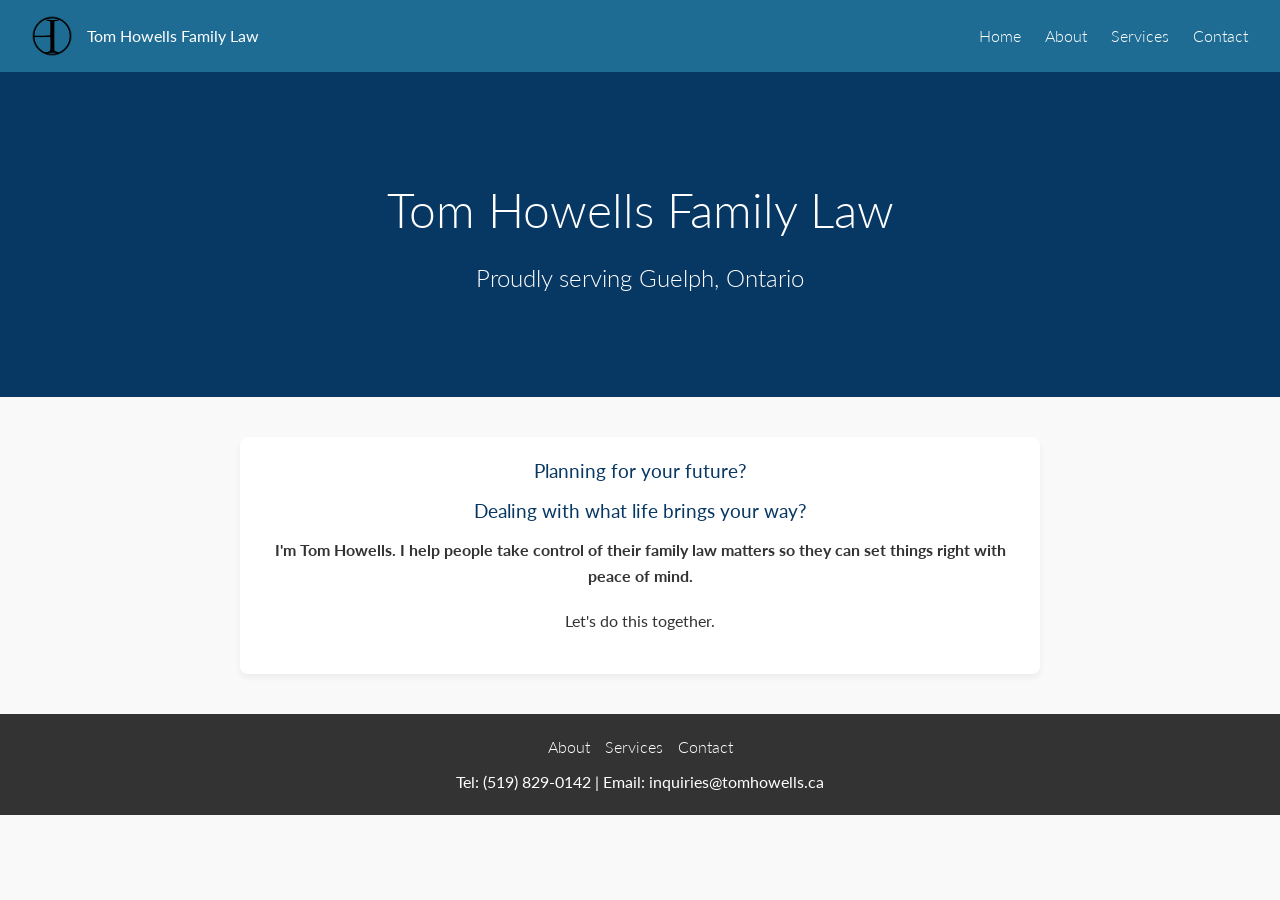
==== index.html @ 205eb0fe "Init" ====
<!DOCTYPE html>
<html lang="en">
<head>
    <meta charset="UTF-8">
    <meta name="viewport" content="width=device-width, initial-scale=1.0">
    <title>Tom Howells Family Law</title>
    <link rel="stylesheet" href="style.css">
    <!-- Using Google Fonts to match your original site -->
    <link href="https://fonts.googleapis.com/css2?family=Lato:wght@300;400;700&display=swap" rel="stylesheet">
</head>
<body>

    <!-- Navigation -->
    <header>
        <div class="logo-container">
            <img src="logo.png" alt="Tom Howells Family Law Logo" class="logo">
            <span class="site-title">Tom Howells Family Law</span>
        </div>
        <nav>
            <ul>
                <li><a href="index.html">Home</a></li>
                <li><a href="about.html">About</a></li>
                <li><a href="services.html">Services</a></li>
                <li><a href="contact.html">Contact</a></li>
            </ul>
        </nav>
    </header>

    <!-- Hero Section -->
    <section class="hero">
        <div class="hero-content">
            <h1>Tom Howells Family Law</h1>
            <h2>Proudly serving Guelph, Ontario</h2>
        </div>
    </section>

    <!-- Main Content -->
    <main>
        <section class="intro">
            <h3>Planning for your future?</h3>
            <h3>Dealing with what life brings your way?</h3>
            <p><strong>I'm Tom Howells. I help people take control of their family law matters so they can set things right with peace of mind.</strong></p>
            <p>Let's do this together.</p>
        </section>
    </main>

    <!-- Footer -->
    <footer>
        <nav>
            <ul>
                <li><a href="about.html">About</a></li>
                <li><a href="services.html">Services</a></li>
                <li><a href="contact.html">Contact</a></li>
            </ul>
        </nav>
        <p>Tel: (519) 829-0142 | Email: inquiries@tomhowells.ca</p>
    </footer>

</body>
</html>
---- style.css ----
/* Basic Reset */
* {
    margin: 0;
    padding: 0;
    box-sizing: border-box;
}

body {
    font-family: 'Lato', sans-serif;
    color: #333;
    line-height: 1.6;
    background-color: #f9f9f9;
}

/* Header & Nav */
header {
    background-color: #1e6c93;
    color: white;
    padding: 1rem 2rem;
    display: flex;
    justify-content: space-between;
    align-items: center;
}

.logo-container {
    display: flex;
    align-items: center;
}

.logo {
    height: 40px;
    margin-right: 15px;
    filter: invert(1); /* Temporarily inverts your provided black logo to white */
}

nav ul {
    list-style: none;
    display: flex;
    gap: 1.5rem;
}

nav a {
    color: white;
    text-decoration: none;
    font-weight: 300;
}

nav a:hover {
    text-decoration: underline;
}

/* Hero Section */
.hero {
    /* You can download the background image you used and link it here */
    background-color: #073763; 
    background-size: cover;
    background-position: center;
    color: white;
    text-align: center;
    padding: 100px 20px;
}

.hero h1 {
    font-size: 3rem;
    font-weight: 300;
    margin-bottom: 10px;
}

.hero h2 {
    font-size: 1.5rem;
    font-weight: 300;
}

/* Main Content */
main {
    max-width: 800px;
    margin: 40px auto;
    padding: 20px;
    background: white;
    text-align: center;
    border-radius: 8px;
    box-shadow: 0 4px 6px rgba(0,0,0,0.05);
}

main h3 {
    color: #073763;
    margin-bottom: 10px;
    font-weight: 400;
}

main p {
    margin-bottom: 20px;
}

/* Footer */
footer {
    background-color: #333;
    color: white;
    text-align: center;
    padding: 20px;
    margin-top: 40px;
}

footer ul {
    list-style: none;
    display: flex;
    justify-content: center;
    gap: 15px;
    margin-bottom: 10px;
}

footer a {
    color: white;
    text-decoration: none;
}
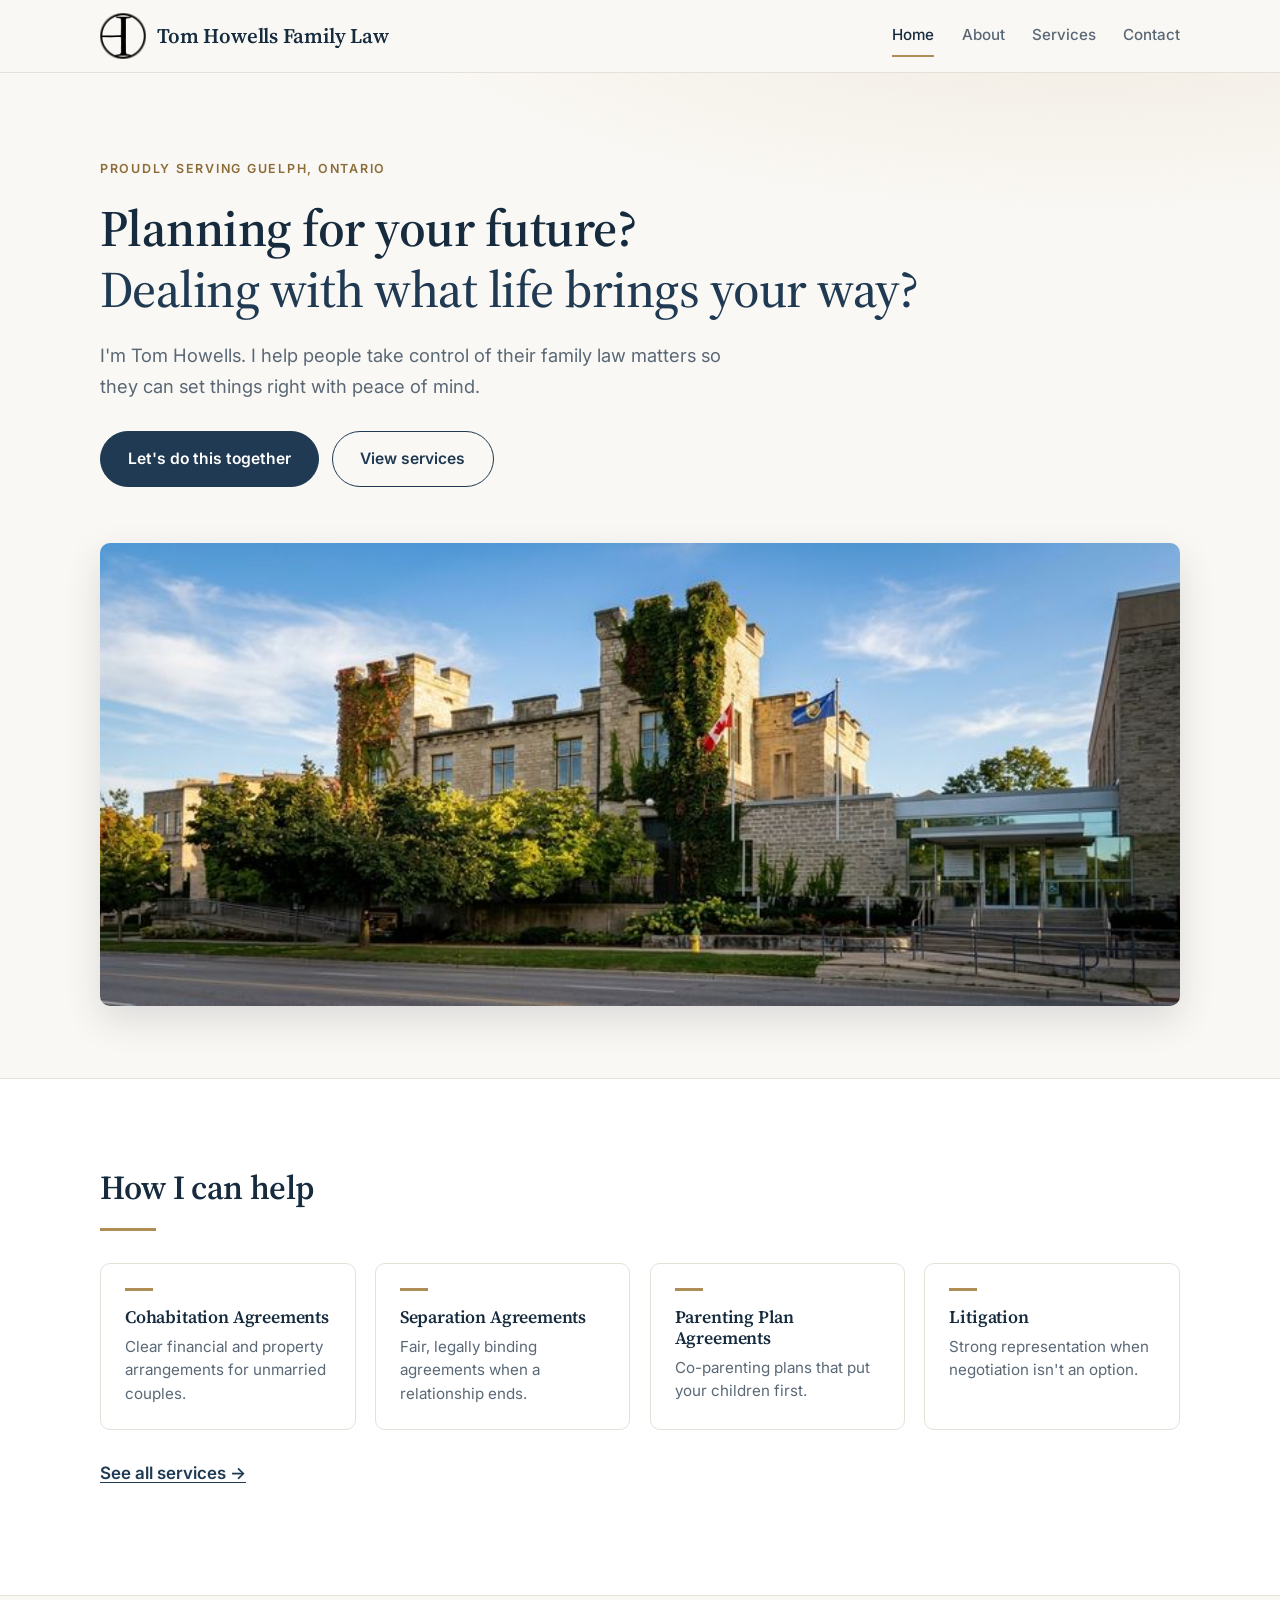
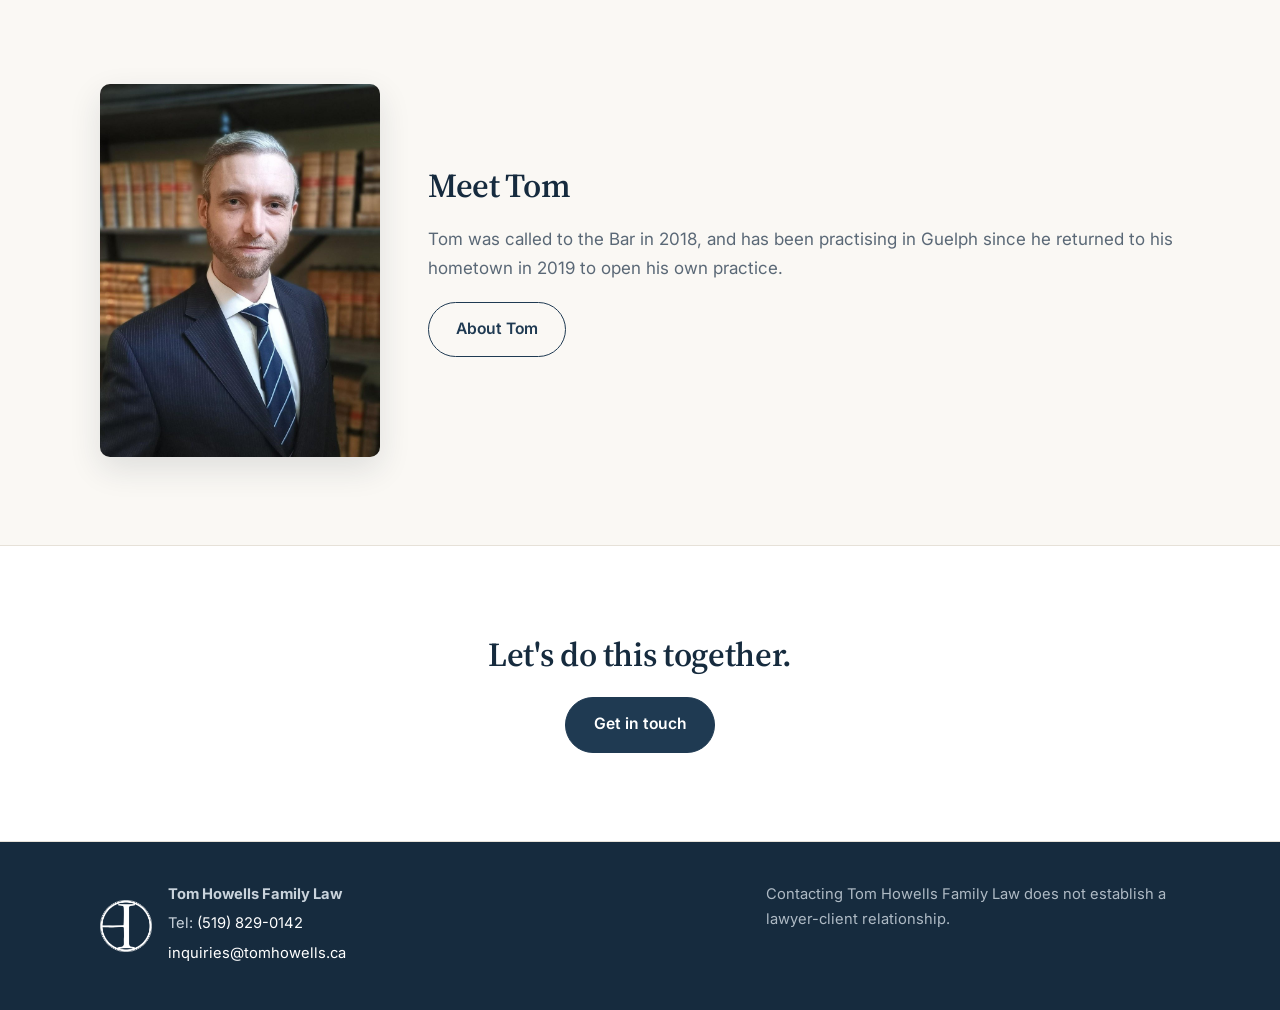
==== commit 4c701604: "New site design" ====
--- a/index.html
+++ b/index.html
@@ -1,60 +1,133 @@
 <!DOCTYPE html>
 <html lang="en">
 <head>
-    <meta charset="UTF-8">
-    <meta name="viewport" content="width=device-width, initial-scale=1.0">
-    <title>Tom Howells Family Law</title>
-    <link rel="stylesheet" href="style.css">
-    <!-- Using Google Fonts to match your original site -->
-    <link href="https://fonts.googleapis.com/css2?family=Lato:wght@300;400;700&display=swap" rel="stylesheet">
+  <meta charset="utf-8">
+  <meta name="viewport" content="width=device-width, initial-scale=1">
+  <title>Tom Howells Family Law | Guelph, Ontario</title>
+  <meta name="description" content="Tom Howells Family Law proudly serves Guelph, Ontario. Cohabitation agreements, separation agreements, parenting plans and family law litigation.">
+  <meta name="theme-color" content="#faf8f4">
+  <link rel="icon" href="favicon.ico" sizes="48x48">
+  <link rel="icon" type="image/png" sizes="32x32" href="assets/favicon-32.png">
+  <link rel="apple-touch-icon" href="assets/apple-touch-icon.png">
+  <link rel="preconnect" href="https://fonts.googleapis.com">
+  <link rel="preconnect" href="https://fonts.gstatic.com" crossorigin>
+  <link href="https://fonts.googleapis.com/css2?family=Inter:wght@400;500;600&family=Source+Serif+4:wght@500;600&display=swap" rel="stylesheet">
+  <link rel="stylesheet" href="styles.css">
+  <script type="application/ld+json">
+  {
+    "@context": "https://schema.org",
+    "@type": "LegalService",
+    "name": "Tom Howells Family Law",
+    "telephone": "+1-519-829-0142",
+    "email": "inquiries@tomhowells.ca",
+    "areaServed": { "@type": "City", "name": "Guelph" },
+    "address": { "@type": "PostalAddress", "addressLocality": "Guelph", "addressRegion": "ON", "addressCountry": "CA" }
+  }
+  </script>
 </head>
 <body>
+  <a class="skip-link" href="#main">Skip to content</a>
 
-    <!-- Navigation -->
-    <header>
-        <div class="logo-container">
-            <img src="logo.png" alt="Tom Howells Family Law Logo" class="logo">
-            <span class="site-title">Tom Howells Family Law</span>
+  <header class="site-header">
+    <div class="container header-inner">
+      <a class="brand" href="index.html">
+        <img src="assets/logo.png" alt="" width="46" height="46">
+        <span>Tom Howells Family Law</span>
+      </a>
+      <nav class="nav" aria-label="Main">
+        <a href="index.html" aria-current="page">Home</a>
+        <a href="about.html">About</a>
+        <a href="services.html">Services</a>
+        <a href="contact.html">Contact</a>
+      </nav>
+    </div>
+  </header>
+
+  <main id="main">
+    <section class="hero">
+      <div class="container">
+        <span class="eyebrow">Proudly serving Guelph, Ontario</span>
+        <h1>
+          <span>Planning for your future?</span>
+          <span>Dealing with what life brings your way?</span>
+        </h1>
+        <p class="intro">I'm Tom Howells. I help people take control of their family law matters so they can set things right with peace of mind.</p>
+        <div class="btn-row">
+          <a class="btn" href="contact.html">Let's do this together</a>
+          <a class="btn ghost" href="services.html">View services</a>
         </div>
-        <nav>
-            <ul>
-                <li><a href="index.html">Home</a></li>
-                <li><a href="about.html">About</a></li>
-                <li><a href="services.html">Services</a></li>
-                <li><a href="contact.html">Contact</a></li>
-            </ul>
-        </nav>
-    </header>
-
-    <!-- Hero Section -->
-    <section class="hero">
-        <div class="hero-content">
-            <h1>Tom Howells Family Law</h1>
-            <h2>Proudly serving Guelph, Ontario</h2>
-        </div>
+        <figure class="hero-photo">
+          <img src="assets/hero-1584.jpg"
+               srcset="assets/hero-800.jpg 800w, assets/hero-1584.jpg 1584w"
+               sizes="(min-width: 1120px) 1080px, calc(100vw - 2.5rem)"
+               alt="The courthouse in Guelph, Ontario, on a sunny day" width="1584" height="672" fetchpriority="high">
+        </figure>
+      </div>
     </section>
 
-    <!-- Main Content -->
-    <main>
-        <section class="intro">
-            <h3>Planning for your future?</h3>
-            <h3>Dealing with what life brings your way?</h3>
-            <p><strong>I'm Tom Howells. I help people take control of their family law matters so they can set things right with peace of mind.</strong></p>
-            <p>Let's do this together.</p>
-        </section>
-    </main>
+    <section class="section alt" aria-labelledby="help-h">
+      <div class="container">
+        <div class="section-head">
+          <h2 id="help-h">How I can help</h2>
+          <hr class="rule">
+        </div>
+        <div class="mini-grid">
+          <a class="mini" href="services.html#cohabitation">
+            <h3>Cohabitation Agreements</h3>
+            <p>Clear financial and property arrangements for unmarried couples.</p>
+          </a>
+          <a class="mini" href="services.html#separation">
+            <h3>Separation Agreements</h3>
+            <p>Fair, legally binding agreements when a relationship ends.</p>
+          </a>
+          <a class="mini" href="services.html#parenting">
+            <h3>Parenting Plan Agreements</h3>
+            <p>Co-parenting plans that put your children first.</p>
+          </a>
+          <a class="mini" href="services.html#litigation">
+            <h3>Litigation</h3>
+            <p>Strong representation when negotiation isn't an option.</p>
+          </a>
+        </div>
+        <p class="more-link"><a href="services.html">See all services &rarr;</a></p>
+      </div>
+    </section>
 
-    <!-- Footer -->
-    <footer>
-        <nav>
-            <ul>
-                <li><a href="about.html">About</a></li>
-                <li><a href="services.html">Services</a></li>
-                <li><a href="contact.html">Contact</a></li>
-            </ul>
-        </nav>
-        <p>Tel: (519) 829-0142 | Email: inquiries@tomhowells.ca</p>
-    </footer>
+    <section class="section" aria-labelledby="meet-h">
+      <div class="container meet">
+        <figure class="headshot">
+          <img src="assets/headshot.jpg" alt="Portrait of Tom Howells" width="900" height="1200" loading="lazy">
+        </figure>
+        <div>
+          <h2 id="meet-h">Meet Tom</h2>
+          <p>Tom was called to the Bar in 2018, and has been practising in Guelph since he returned to his hometown in 2019 to open his own practice.</p>
+          <p><a class="btn ghost" href="about.html">About Tom</a></p>
+        </div>
+      </div>
+    </section>
 
+    <section class="section alt cta">
+      <div class="container">
+        <h2>Let's do this together.</h2>
+        <a class="btn" href="contact.html">Get in touch</a>
+      </div>
+    </section>
+  </main>
+
+  <footer class="site-footer">
+    <div class="container footer-inner">
+      <div class="footer-brand">
+        <img src="assets/logo-white.png" alt="" width="52" height="52" loading="lazy">
+        <div>
+          <p><strong>Tom Howells Family Law</strong></p>
+          <p>Tel: <a href="tel:+15198290142">(519) 829-0142</a></p>
+          <p><a href="mailto:inquiries@tomhowells.ca">inquiries@tomhowells.ca</a></p>
+        </div>
+      </div>
+      <div class="disclaimer">
+        <p>Contacting Tom Howells Family Law does not establish a lawyer-client relationship.</p>
+      </div>
+    </div>
+  </footer>
 </body>
-</html>+</html>
--- a/styles.css
+++ b/styles.css
@@ -0,0 +1,250 @@
+:root {
+  --ink: #1c2b3a;
+  --muted: #5a6876;
+  --navy: #1f3a52;
+  --navy-dark: #162b3e;
+  --accent: #b08d57;
+  --accent-dark: #8c6d3a;
+  --bg: #faf8f4;
+  --card: #ffffff;
+  --line: #e6e1d8;
+  --radius: 10px;
+  --max: 1080px;
+  --serif: "Source Serif 4", Georgia, "Times New Roman", serif;
+  --sans: "Inter", system-ui, -apple-system, "Segoe UI", Roboto, sans-serif;
+}
+
+*, *::before, *::after { box-sizing: border-box; }
+
+html { scroll-behavior: smooth; -webkit-text-size-adjust: 100%; }
+
+body {
+  margin: 0;
+  font-family: var(--sans);
+  font-size: 1.0625rem;
+  line-height: 1.7;
+  color: var(--ink);
+  background: var(--bg);
+  -webkit-font-smoothing: antialiased;
+  overflow-x: hidden;
+}
+
+img { max-width: 100%; height: auto; display: block; }
+
+a { color: var(--navy); text-underline-offset: 3px; }
+a:hover { color: var(--accent-dark); }
+
+h1, h2, h3 {
+  font-family: var(--serif);
+  font-weight: 600;
+  line-height: 1.2;
+  color: var(--navy-dark);
+  margin: 0 0 0.6em;
+  letter-spacing: -0.01em;
+  text-wrap: balance;
+}
+h1 { font-size: clamp(2rem, 5vw, 3.2rem); }
+h2 { font-size: clamp(1.5rem, 3vw, 2.1rem); }
+h3 { font-size: 1.25rem; }
+
+p { margin: 0 0 1.1em; }
+
+.container { width: min(100% - 2.5rem, var(--max)); margin-inline: auto; }
+
+.skip-link {
+  position: absolute; left: -999px; top: 0;
+  background: var(--navy); color: #fff; padding: 0.6rem 1rem; z-index: 100;
+}
+.skip-link:focus { left: 0; color: #fff; }
+
+/* Header */
+.site-header {
+  position: sticky; top: 0; z-index: 50;
+  background: rgba(250, 248, 244, 0.94);
+  -webkit-backdrop-filter: saturate(1.2) blur(8px);
+  backdrop-filter: saturate(1.2) blur(8px);
+  border-bottom: 1px solid var(--line);
+}
+.header-inner {
+  display: flex; align-items: center; justify-content: space-between;
+  gap: 0.5rem 2rem; padding: 0.8rem 0; flex-wrap: wrap;
+}
+.brand {
+  display: flex; align-items: center; gap: 0.7rem;
+  text-decoration: none; color: var(--navy-dark);
+}
+.brand img { height: 46px; width: 46px; }
+.brand span {
+  font-family: var(--serif); font-size: 1.3rem; font-weight: 600; letter-spacing: -0.01em; line-height: 1.15;
+}
+.nav { display: flex; gap: 0.25rem 1.7rem; flex-wrap: wrap; }
+.nav a {
+  text-decoration: none; color: var(--muted); font-size: 0.95rem; font-weight: 500;
+  padding: 0.45rem 0; border-bottom: 2px solid transparent;
+}
+.nav a:hover { color: var(--navy-dark); }
+.nav a[aria-current="page"] { color: var(--navy-dark); border-bottom-color: var(--accent); }
+
+/* Hero */
+.hero {
+  padding: clamp(2.5rem, 7vw, 5rem) 0 clamp(2.5rem, 6vw, 4.5rem);
+  background:
+    radial-gradient(1200px 400px at 85% -10%, rgba(176, 141, 87, 0.14), transparent 60%),
+    var(--bg);
+}
+.eyebrow {
+  display: inline-block; font-size: 0.78rem; font-weight: 600;
+  letter-spacing: 0.14em; text-transform: uppercase; color: var(--accent-dark);
+  margin-bottom: 1.2rem;
+}
+.hero h1 { max-width: none; margin-bottom: 1.2rem; }
+.hero h1 span { display: block; }
+.hero h1 span + span { color: var(--navy); font-weight: 500; }
+.hero .intro { max-width: 52ch; color: var(--muted); font-size: 1.15rem; margin-bottom: 2rem; }
+.btn-row { display: flex; flex-wrap: wrap; gap: 0.8rem; }
+.hero .intro { margin-bottom: 1.8rem; }
+
+.hero-photo {
+  margin: clamp(2rem, 5vw, 3.5rem) 0 0; border-radius: var(--radius); overflow: hidden;
+  aspect-ratio: 21 / 9; background: #dfe7ee; box-shadow: 0 14px 36px rgba(28, 43, 58, 0.14);
+}
+.hero-photo img { width: 100%; height: 100%; object-fit: cover; object-position: 55% 50%; }
+
+.btn {
+  display: inline-block; background: var(--navy); color: #fff;
+  padding: 0.85rem 1.7rem; border-radius: 999px; text-decoration: none;
+  font-weight: 600; font-size: 0.98rem; text-align: center;
+  border: 1.5px solid var(--navy); transition: background 0.2s, transform 0.2s;
+}
+.btn:hover { background: var(--navy-dark); color: #fff; transform: translateY(-1px); }
+.btn.ghost { background: transparent; color: var(--navy); }
+.btn.ghost:hover { background: var(--navy); color: #fff; }
+
+/* Sections */
+.section { padding: clamp(2.75rem, 7vw, 5.5rem) 0; }
+.section.alt { background: #fff; border-block: 1px solid var(--line); }
+.page-title { padding: clamp(2.5rem, 7vw, 5rem) 0 0.5rem; }
+.page-title h1 { margin: 0; }
+.rule { width: 56px; height: 3px; background: var(--accent); border: 0; margin: 1.2rem 0 0; }
+.section-head { margin-bottom: 2rem; }
+
+.cta { text-align: center; }
+.cta h2 { margin-bottom: 1.4rem; }
+
+/* Home: service links */
+.mini-grid { display: grid; grid-template-columns: repeat(4, 1fr); gap: 1.2rem; }
+.mini {
+  display: block; background: var(--card); border: 1px solid var(--line);
+  border-radius: var(--radius); padding: 1.5rem; text-decoration: none; color: var(--ink);
+  transition: box-shadow 0.2s, transform 0.2s, border-color 0.2s;
+}
+.mini:hover { box-shadow: 0 10px 28px rgba(28, 43, 58, 0.08); transform: translateY(-2px); border-color: var(--accent); color: var(--ink); }
+.mini h3 { font-size: 1.1rem; margin-bottom: 0.4em; }
+.mini p { margin: 0; color: var(--muted); font-size: 0.95rem; line-height: 1.55; }
+.mini::before { content: ""; display: block; width: 28px; height: 3px; background: var(--accent); margin-bottom: 1rem; }
+.more-link { margin-top: 1.8rem; font-weight: 600; }
+
+/* Home: meet Tom */
+.meet { display: grid; grid-template-columns: 280px 1fr; gap: 3rem; align-items: center; }
+.meet .headshot { max-width: 280px; }
+.meet p { color: var(--muted); }
+
+/* About */
+.about-grid {
+  display: grid; grid-template-columns: 1fr 300px; gap: 1.75rem 3.5rem; align-items: start;
+  grid-template-areas: "text portrait" "text pet";
+}
+.about-text { grid-area: text; }
+.about-grid .headshot { grid-area: portrait; }
+.about-grid .pet { grid-area: pet; }
+.pet { margin: 0; }
+.pet .headshot { aspect-ratio: 1 / 1; }
+.pet .headshot img { object-position: 60% 30%; }
+.pet .headshot { box-shadow: 0 12px 32px rgba(28, 43, 58, 0.12); }
+.pet figcaption { margin-top: 0.6rem; font-size: 0.9rem; color: var(--muted); text-align: center; }
+.about-grid .creds { color: var(--accent-dark); font-weight: 600; letter-spacing: 0.04em; margin-bottom: 0.2rem; }
+.about-grid .role { color: var(--muted); margin-bottom: 1.8rem; }
+.headshot {
+  margin: 0; border-radius: var(--radius); overflow: hidden; background: #e9e4da;
+  aspect-ratio: 3 / 4; box-shadow: 0 12px 32px rgba(28, 43, 58, 0.12);
+}
+.headshot img { width: 100%; height: 100%; object-fit: cover; object-position: 50% 20%; }
+
+/* Services */
+.cards { display: grid; grid-template-columns: repeat(2, 1fr); gap: 1.5rem; }
+.cards.three { grid-template-columns: repeat(3, 1fr); }
+.card {
+  background: var(--card); border: 1px solid var(--line); border-radius: var(--radius);
+  padding: 1.9rem; transition: box-shadow 0.2s, transform 0.2s;
+}
+.card:hover { box-shadow: 0 10px 28px rgba(28, 43, 58, 0.08); transform: translateY(-2px); }
+.card h3 { margin-bottom: 0.5em; }
+.card p { color: var(--muted); margin: 0; font-size: 1rem; }
+.card::before { content: ""; display: block; width: 32px; height: 3px; background: var(--accent); margin-bottom: 1.1rem; }
+
+/* Contact */
+.lead { color: var(--muted); font-size: 1.15rem; max-width: 52ch; margin: 1.2rem 0 0; }
+.contact-grid { display: grid; grid-template-columns: 1fr 1fr; gap: 1.5rem; }
+.contact-card { background: var(--card); border: 1px solid var(--line); border-radius: var(--radius); padding: 2rem; min-width: 0; }
+.contact-card .label {
+  font-size: 0.78rem; font-weight: 600; letter-spacing: 0.12em;
+  text-transform: uppercase; color: var(--accent-dark); margin-bottom: 0.5rem;
+}
+.contact-card a {
+  display: inline-block; padding: 0.25rem 0;
+  font-family: var(--serif); font-size: clamp(1.15rem, 4.6vw, 1.5rem); text-decoration: none; overflow-wrap: anywhere;
+}
+.contact-card a:hover { text-decoration: underline; }
+.meet-head { margin-top: clamp(2.5rem, 6vw, 4rem); }
+.notice { margin-top: 2.5rem; color: var(--muted); font-size: 0.98rem; }
+.notice p { margin-bottom: 0.6em; }
+
+/* Footer */
+.site-footer { background: var(--navy-dark); color: #c9d3dc; padding: 2.5rem 0; font-size: 0.92rem; }
+.footer-inner { display: flex; justify-content: space-between; gap: 1.5rem 2rem; flex-wrap: wrap; align-items: flex-start; }
+.footer-brand { display: flex; gap: 1rem; align-items: center; }
+.footer-brand img { width: 52px; height: 52px; flex: none; }
+.site-footer a { color: #fff; text-decoration: none; }
+.site-footer a:hover { color: var(--accent); }
+.site-footer p { margin: 0 0 0.3em; }
+.site-footer .disclaimer { max-width: 46ch; opacity: 0.85; }
+
+:focus-visible { outline: 3px solid var(--accent); outline-offset: 3px; }
+
+/* Tablet */
+@media (max-width: 1000px) {
+  .mini-grid { grid-template-columns: repeat(2, 1fr); }
+  .cards.three { grid-template-columns: 1fr; }
+}
+
+@media (max-width: 860px) {
+  .meet { grid-template-columns: 1fr; gap: 2rem; }
+  .about-grid {
+    grid-template-columns: 1fr; gap: 2rem;
+    grid-template-areas: "portrait" "text" "pet";
+  }
+  .about-grid .headshot, .about-grid .pet { max-width: 320px; width: 100%; }
+  .hero-photo { aspect-ratio: 16 / 9; }
+  .cards, .contact-grid { grid-template-columns: 1fr; }
+}
+
+/* Phone */
+@media (max-width: 560px) {
+  body { font-size: 1rem; }
+  .site-header { position: static; }
+  .header-inner { flex-direction: column; align-items: flex-start; gap: 0.2rem; padding: 0.7rem 0 0.3rem; }
+  .brand img { height: 38px; width: 38px; }
+  .brand span { font-size: 1.15rem; }
+  .nav { width: 100%; justify-content: space-between; gap: 0 0.5rem; }
+  .nav a { padding: 0.6rem 0; }
+  .mini-grid { grid-template-columns: 1fr; }
+  .card, .contact-card { padding: 1.4rem; }
+  .btn { width: 100%; }
+  .hero .intro { font-size: 1.05rem; }
+  .hero-photo { aspect-ratio: 4 / 3; }
+}
+
+@media (prefers-reduced-motion: reduce) {
+  html { scroll-behavior: auto; }
+  * { transition: none !important; }
+}
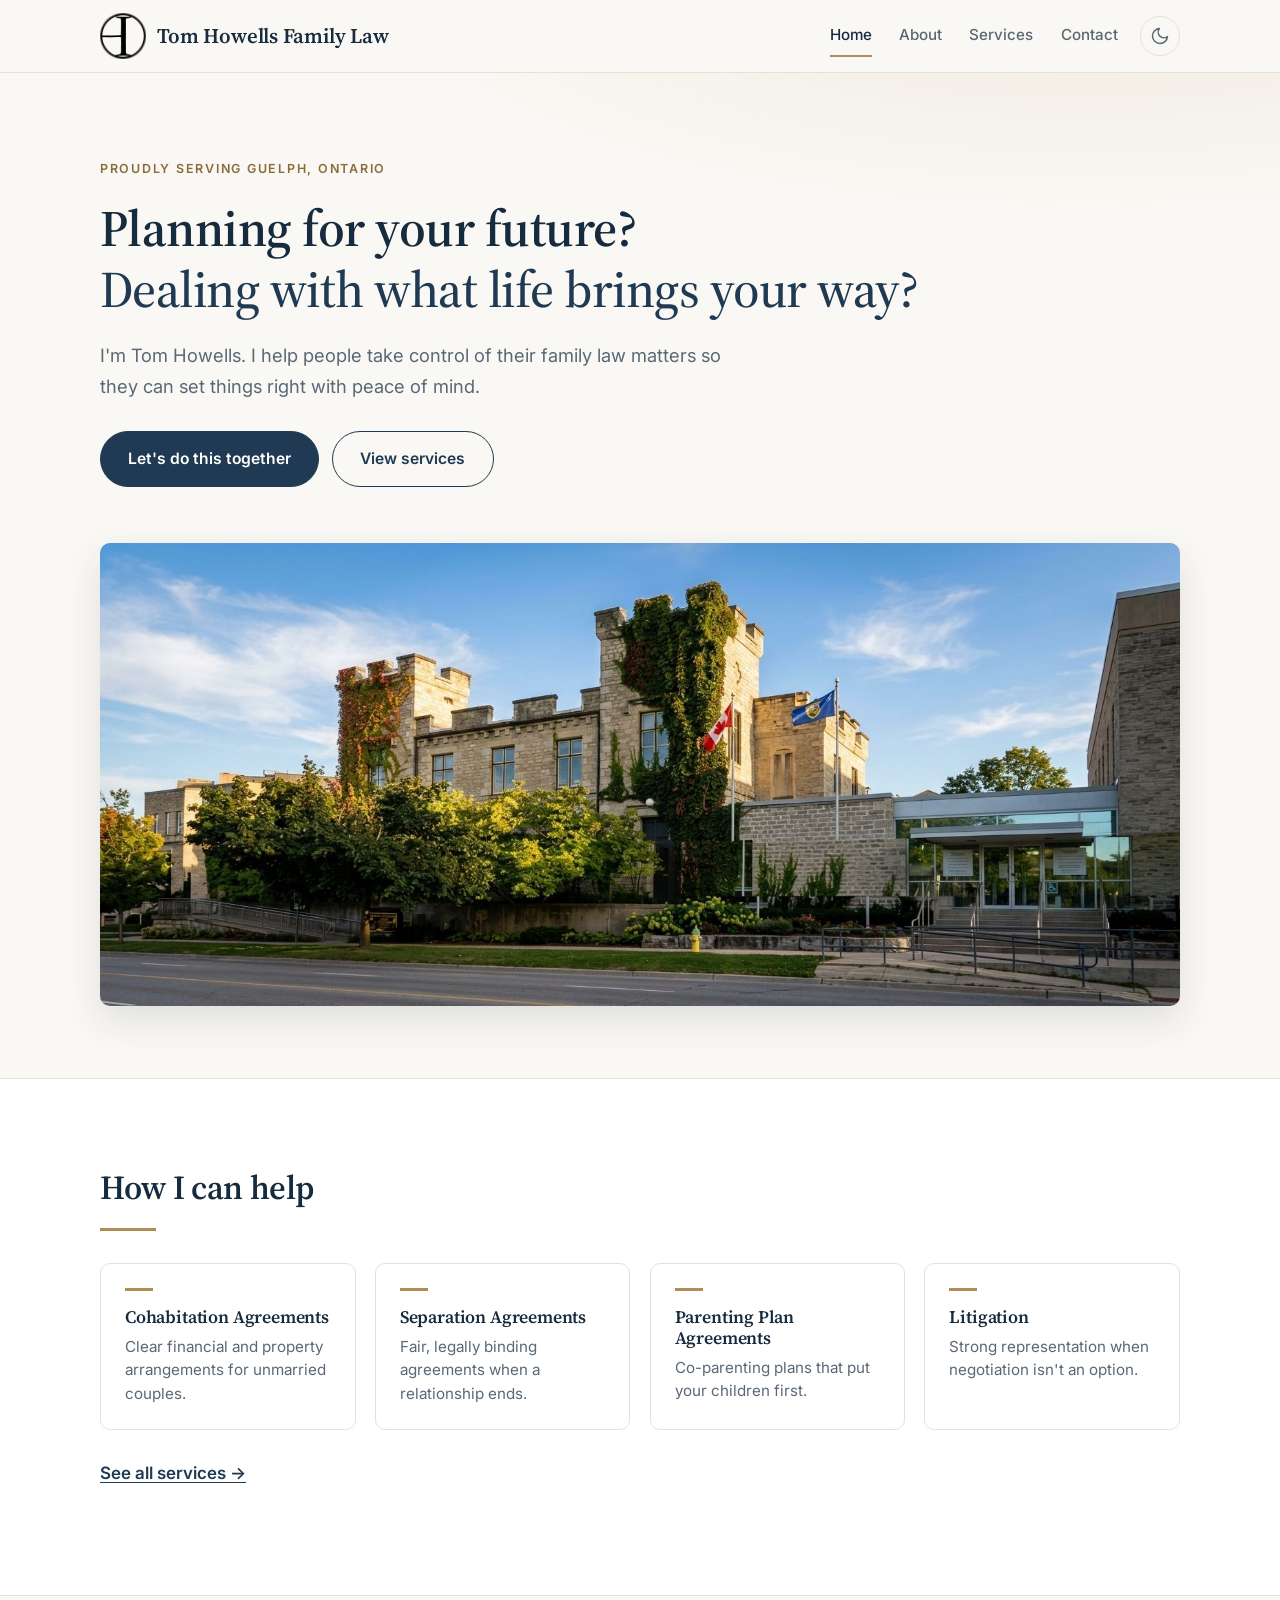
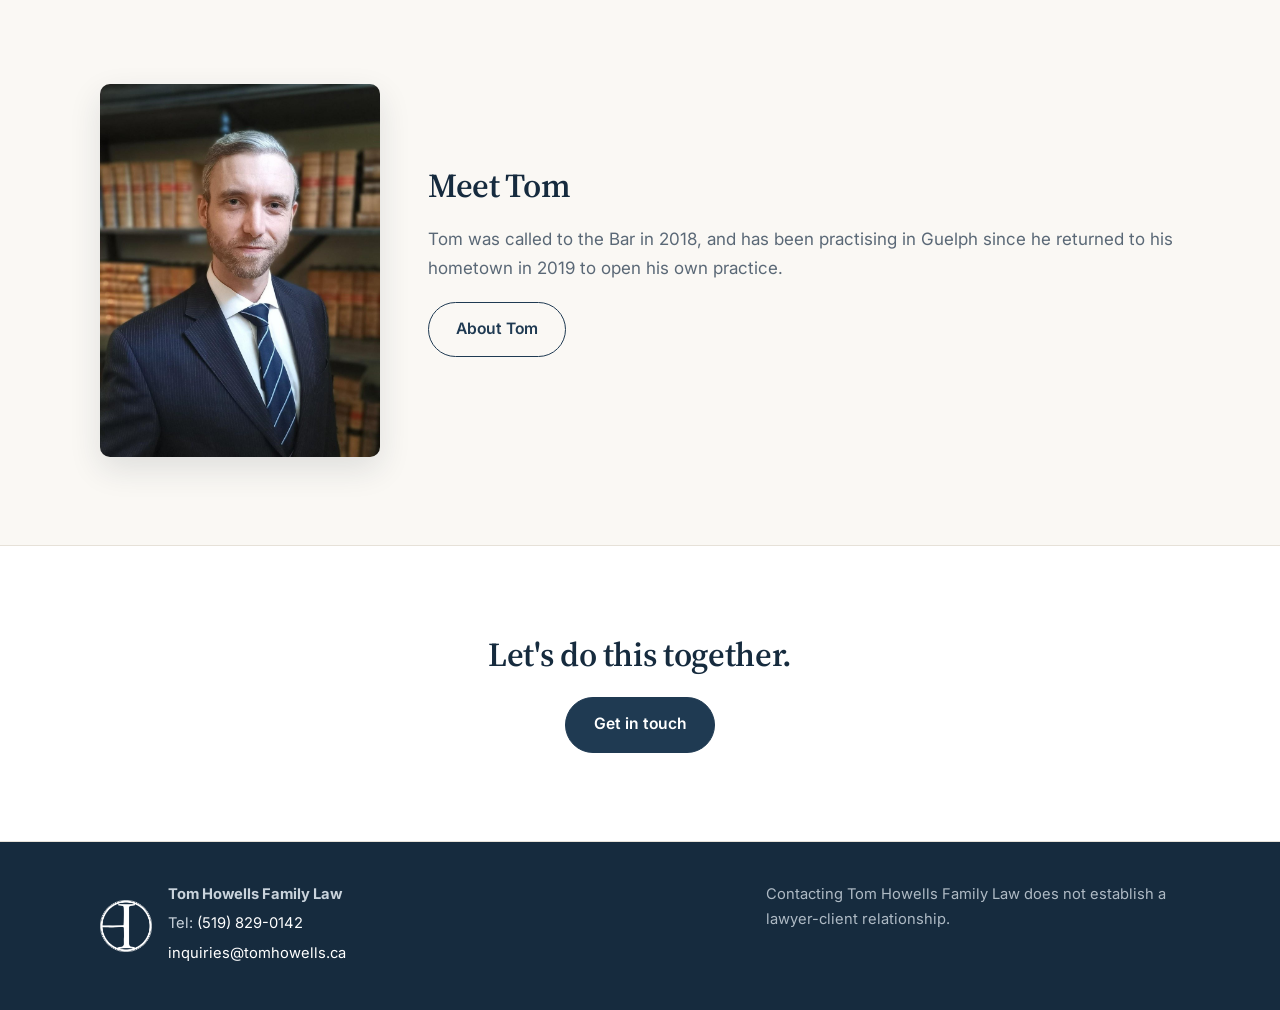
==== commit 808ce96f: "Added dark mode" ====
--- a/index.html
+++ b/index.html
@@ -13,6 +13,7 @@
   <link rel="preconnect" href="https://fonts.gstatic.com" crossorigin>
   <link href="https://fonts.googleapis.com/css2?family=Inter:wght@400;500;600&family=Source+Serif+4:wght@500;600&display=swap" rel="stylesheet">
   <link rel="stylesheet" href="styles.css">
+  <script src="theme.js"></script>
   <script type="application/ld+json">
   {
     "@context": "https://schema.org",
@@ -34,12 +35,18 @@
         <img src="assets/logo.png" alt="" width="46" height="46">
         <span>Tom Howells Family Law</span>
       </a>
+      <div class="header-actions">
       <nav class="nav" aria-label="Main">
         <a href="index.html" aria-current="page">Home</a>
         <a href="about.html">About</a>
         <a href="services.html">Services</a>
         <a href="contact.html">Contact</a>
       </nav>
+        <button class="theme-toggle" type="button" aria-label="Switch to dark theme">
+          <svg class="moon" viewBox="0 0 24 24" fill="none" stroke="currentColor" stroke-width="1.8" stroke-linecap="round" stroke-linejoin="round" aria-hidden="true"><path d="M21 12.8A9 9 0 1 1 11.2 3a7 7 0 0 0 9.8 9.8z"/></svg>
+          <svg class="sun" viewBox="0 0 24 24" fill="none" stroke="currentColor" stroke-width="1.8" stroke-linecap="round" stroke-linejoin="round" aria-hidden="true"><circle cx="12" cy="12" r="4"/><path d="M12 2v2M12 20v2M4.93 4.93l1.41 1.41M17.66 17.66l1.41 1.41M2 12h2M20 12h2M4.93 19.07l1.41-1.41M17.66 6.34l1.41-1.41"/></svg>
+        </button>
+      </div>
     </div>
   </header>
 
--- a/styles.css
+++ b/styles.css
@@ -1,19 +1,101 @@
+/* ---------- Theme ----------
+   Light is the default. Dark applies automatically when the visitor's device
+   prefers it, and theme.js sets data-theme="light|dark" on <html> so a manual
+   choice from the header toggle wins over the system setting. */
 :root {
+  color-scheme: light;
   --ink: #1c2b3a;
   --muted: #5a6876;
-  --navy: #1f3a52;
-  --navy-dark: #162b3e;
+  --heading: #162b3e;
+  --subheading: #1f3a52;
+  --link: #1f3a52;
+  --link-hover: #8c6d3a;
   --accent: #b08d57;
   --accent-dark: #8c6d3a;
   --bg: #faf8f4;
+  --surface: #ffffff;
   --card: #ffffff;
   --line: #e6e1d8;
+  --placeholder: #e9e4da;
+  --header-bg: rgba(250, 248, 244, 0.94);
+  --btn-bg: #1f3a52;
+  --btn-bg-hover: #162b3e;
+  --btn-fg: #ffffff;
+  --footer-bg: #162b3e;
+  --footer-fg: #c9d3dc;
+  --hero-glow: rgba(176, 141, 87, 0.14);
+  --shadow: rgba(28, 43, 58, 0.12);
+  --shadow-soft: rgba(28, 43, 58, 0.08);
+  --logo-filter: none;
+  --img-filter: none;
+
   --radius: 10px;
   --max: 1080px;
   --serif: "Source Serif 4", Georgia, "Times New Roman", serif;
   --sans: "Inter", system-ui, -apple-system, "Segoe UI", Roboto, sans-serif;
 }
 
+/* Dark values are written twice: once for visitors whose device prefers dark
+   (and have not picked a theme), once for an explicit data-theme="dark". */
+@media (prefers-color-scheme: dark) {
+  :root:not([data-theme]) {
+    color-scheme: dark;
+    --ink: #e6ebf0;
+    --muted: #a3afbb;
+    --heading: #f3efe6;
+    --subheading: #c6d1dc;
+    --link: #d2b988;
+    --link-hover: #ecd9b3;
+    --accent: #b08d57;
+    --accent-dark: #cfb07a;
+    --bg: #0f1a24;
+    --surface: #131f2b;
+    --card: #172634;
+    --line: #26384a;
+    --placeholder: #1d2c3a;
+    --header-bg: rgba(15, 26, 36, 0.92);
+    --btn-bg: #c9a96e;
+    --btn-bg-hover: #dcc08a;
+    --btn-fg: #14212e;
+    --footer-bg: #0a131b;
+    --footer-fg: #aebbc7;
+    --hero-glow: rgba(176, 141, 87, 0.12);
+    --shadow: rgba(0, 0, 0, 0.45);
+    --shadow-soft: rgba(0, 0, 0, 0.35);
+    --logo-filter: invert(1);
+    --img-filter: brightness(0.92);
+  }
+}
+
+:root[data-theme="dark"] {
+  color-scheme: dark;
+  --ink: #e6ebf0;
+  --muted: #a3afbb;
+  --heading: #f3efe6;
+  --subheading: #c6d1dc;
+  --link: #d2b988;
+  --link-hover: #ecd9b3;
+  --accent: #b08d57;
+  --accent-dark: #cfb07a;
+  --bg: #0f1a24;
+  --surface: #131f2b;
+  --card: #172634;
+  --line: #26384a;
+  --placeholder: #1d2c3a;
+  --header-bg: rgba(15, 26, 36, 0.92);
+  --btn-bg: #c9a96e;
+  --btn-bg-hover: #dcc08a;
+  --btn-fg: #14212e;
+  --footer-bg: #0a131b;
+  --footer-fg: #aebbc7;
+  --hero-glow: rgba(176, 141, 87, 0.12);
+  --shadow: rgba(0, 0, 0, 0.45);
+  --shadow-soft: rgba(0, 0, 0, 0.35);
+  --logo-filter: invert(1);
+  --img-filter: brightness(0.92);
+}
+
+/* ---------- Base ---------- */
 *, *::before, *::after { box-sizing: border-box; }
 
 html { scroll-behavior: smooth; -webkit-text-size-adjust: 100%; }
@@ -31,14 +113,14 @@
 
 img { max-width: 100%; height: auto; display: block; }
 
-a { color: var(--navy); text-underline-offset: 3px; }
-a:hover { color: var(--accent-dark); }
+a { color: var(--link); text-underline-offset: 3px; }
+a:hover { color: var(--link-hover); }
 
 h1, h2, h3 {
   font-family: var(--serif);
   font-weight: 600;
   line-height: 1.2;
-  color: var(--navy-dark);
+  color: var(--heading);
   margin: 0 0 0.6em;
   letter-spacing: -0.01em;
   text-wrap: balance;
@@ -53,14 +135,14 @@
 
 .skip-link {
   position: absolute; left: -999px; top: 0;
-  background: var(--navy); color: #fff; padding: 0.6rem 1rem; z-index: 100;
-}
-.skip-link:focus { left: 0; color: #fff; }
-
-/* Header */
+  background: var(--btn-bg); color: var(--btn-fg); padding: 0.6rem 1rem; z-index: 100;
+}
+.skip-link:focus { left: 0; color: var(--btn-fg); }
+
+/* ---------- Header ---------- */
 .site-header {
   position: sticky; top: 0; z-index: 50;
-  background: rgba(250, 248, 244, 0.94);
+  background: var(--header-bg);
   -webkit-backdrop-filter: saturate(1.2) blur(8px);
   backdrop-filter: saturate(1.2) blur(8px);
   border-bottom: 1px solid var(--line);
@@ -71,25 +153,41 @@
 }
 .brand {
   display: flex; align-items: center; gap: 0.7rem;
-  text-decoration: none; color: var(--navy-dark);
-}
-.brand img { height: 46px; width: 46px; }
+  text-decoration: none; color: var(--heading);
+}
+.brand img { height: 46px; width: 46px; filter: var(--logo-filter); }
 .brand span {
   font-family: var(--serif); font-size: 1.3rem; font-weight: 600; letter-spacing: -0.01em; line-height: 1.15;
 }
+.header-actions { display: flex; align-items: center; gap: 1.4rem; }
 .nav { display: flex; gap: 0.25rem 1.7rem; flex-wrap: wrap; }
 .nav a {
   text-decoration: none; color: var(--muted); font-size: 0.95rem; font-weight: 500;
   padding: 0.45rem 0; border-bottom: 2px solid transparent;
 }
-.nav a:hover { color: var(--navy-dark); }
-.nav a[aria-current="page"] { color: var(--navy-dark); border-bottom-color: var(--accent); }
-
-/* Hero */
+.nav a:hover { color: var(--heading); }
+.nav a[aria-current="page"] { color: var(--heading); border-bottom-color: var(--accent); }
+
+.theme-toggle {
+  display: inline-flex; align-items: center; justify-content: center;
+  width: 40px; height: 40px; padding: 0; flex: none;
+  border: 1px solid var(--line); border-radius: 50%;
+  background: transparent; color: var(--muted); cursor: pointer;
+  transition: color 0.2s, border-color 0.2s, background 0.2s;
+}
+.theme-toggle:hover { color: var(--heading); border-color: var(--accent); }
+.theme-toggle svg { width: 20px; height: 20px; }
+.theme-toggle .sun { display: none; }
+:root[data-theme="dark"] .theme-toggle .sun { display: block; }
+:root[data-theme="dark"] .theme-toggle .moon { display: none; }
+/* Without JavaScript the toggle can't work, so it stays hidden */
+:root:not([data-theme]) .theme-toggle { display: none; }
+
+/* ---------- Hero ---------- */
 .hero {
   padding: clamp(2.5rem, 7vw, 5rem) 0 clamp(2.5rem, 6vw, 4.5rem);
   background:
-    radial-gradient(1200px 400px at 85% -10%, rgba(176, 141, 87, 0.14), transparent 60%),
+    radial-gradient(1200px 400px at 85% -10%, var(--hero-glow), transparent 60%),
     var(--bg);
 }
 .eyebrow {
@@ -99,30 +197,29 @@
 }
 .hero h1 { max-width: none; margin-bottom: 1.2rem; }
 .hero h1 span { display: block; }
-.hero h1 span + span { color: var(--navy); font-weight: 500; }
-.hero .intro { max-width: 52ch; color: var(--muted); font-size: 1.15rem; margin-bottom: 2rem; }
+.hero h1 span + span { color: var(--subheading); font-weight: 500; }
+.hero .intro { max-width: 52ch; color: var(--muted); font-size: 1.15rem; margin-bottom: 1.8rem; }
 .btn-row { display: flex; flex-wrap: wrap; gap: 0.8rem; }
-.hero .intro { margin-bottom: 1.8rem; }
 
 .hero-photo {
   margin: clamp(2rem, 5vw, 3.5rem) 0 0; border-radius: var(--radius); overflow: hidden;
-  aspect-ratio: 21 / 9; background: #dfe7ee; box-shadow: 0 14px 36px rgba(28, 43, 58, 0.14);
-}
-.hero-photo img { width: 100%; height: 100%; object-fit: cover; object-position: 55% 50%; }
+  aspect-ratio: 21 / 9; background: var(--placeholder); box-shadow: 0 14px 36px var(--shadow);
+}
+.hero-photo img { width: 100%; height: 100%; object-fit: cover; object-position: 55% 50%; filter: var(--img-filter); }
 
 .btn {
-  display: inline-block; background: var(--navy); color: #fff;
+  display: inline-block; background: var(--btn-bg); color: var(--btn-fg);
   padding: 0.85rem 1.7rem; border-radius: 999px; text-decoration: none;
   font-weight: 600; font-size: 0.98rem; text-align: center;
-  border: 1.5px solid var(--navy); transition: background 0.2s, transform 0.2s;
-}
-.btn:hover { background: var(--navy-dark); color: #fff; transform: translateY(-1px); }
-.btn.ghost { background: transparent; color: var(--navy); }
-.btn.ghost:hover { background: var(--navy); color: #fff; }
-
-/* Sections */
+  border: 1.5px solid var(--btn-bg); transition: background 0.2s, border-color 0.2s, transform 0.2s;
+}
+.btn:hover { background: var(--btn-bg-hover); border-color: var(--btn-bg-hover); color: var(--btn-fg); transform: translateY(-1px); }
+.btn.ghost { background: transparent; color: var(--link); border-color: var(--link); }
+.btn.ghost:hover { background: var(--btn-bg); border-color: var(--btn-bg); color: var(--btn-fg); }
+
+/* ---------- Sections ---------- */
 .section { padding: clamp(2.75rem, 7vw, 5.5rem) 0; }
-.section.alt { background: #fff; border-block: 1px solid var(--line); }
+.section.alt { background: var(--surface); border-block: 1px solid var(--line); }
 .page-title { padding: clamp(2.5rem, 7vw, 5rem) 0 0.5rem; }
 .page-title h1 { margin: 0; }
 .rule { width: 56px; height: 3px; background: var(--accent); border: 0; margin: 1.2rem 0 0; }
@@ -138,7 +235,7 @@
   border-radius: var(--radius); padding: 1.5rem; text-decoration: none; color: var(--ink);
   transition: box-shadow 0.2s, transform 0.2s, border-color 0.2s;
 }
-.mini:hover { box-shadow: 0 10px 28px rgba(28, 43, 58, 0.08); transform: translateY(-2px); border-color: var(--accent); color: var(--ink); }
+.mini:hover { box-shadow: 0 10px 28px var(--shadow-soft); transform: translateY(-2px); border-color: var(--accent); color: var(--ink); }
 .mini h3 { font-size: 1.1rem; margin-bottom: 0.4em; }
 .mini p { margin: 0; color: var(--muted); font-size: 0.95rem; line-height: 1.55; }
 .mini::before { content: ""; display: block; width: 28px; height: 3px; background: var(--accent); margin-bottom: 1rem; }
@@ -152,23 +249,19 @@
 /* About */
 .about-grid {
   display: grid; grid-template-columns: 1fr 300px; gap: 1.75rem 3.5rem; align-items: start;
-  grid-template-areas: "text portrait" "text pet";
+  grid-template-areas: "text pet";
 }
 .about-text { grid-area: text; }
-.about-grid .headshot { grid-area: portrait; }
 .about-grid .pet { grid-area: pet; }
 .pet { margin: 0; }
-.pet .headshot { aspect-ratio: 1 / 1; }
-.pet .headshot img { object-position: 60% 30%; }
-.pet .headshot { box-shadow: 0 12px 32px rgba(28, 43, 58, 0.12); }
 .pet figcaption { margin-top: 0.6rem; font-size: 0.9rem; color: var(--muted); text-align: center; }
 .about-grid .creds { color: var(--accent-dark); font-weight: 600; letter-spacing: 0.04em; margin-bottom: 0.2rem; }
 .about-grid .role { color: var(--muted); margin-bottom: 1.8rem; }
 .headshot {
-  margin: 0; border-radius: var(--radius); overflow: hidden; background: #e9e4da;
-  aspect-ratio: 3 / 4; box-shadow: 0 12px 32px rgba(28, 43, 58, 0.12);
-}
-.headshot img { width: 100%; height: 100%; object-fit: cover; object-position: 50% 20%; }
+  margin: 0; border-radius: var(--radius); overflow: hidden; background: var(--placeholder);
+  aspect-ratio: 3 / 4; box-shadow: 0 12px 32px var(--shadow);
+}
+.headshot img { width: 100%; height: 100%; object-fit: cover; object-position: 50% 20%; filter: var(--img-filter); }
 
 /* Services */
 .cards { display: grid; grid-template-columns: repeat(2, 1fr); gap: 1.5rem; }
@@ -177,7 +270,7 @@
   background: var(--card); border: 1px solid var(--line); border-radius: var(--radius);
   padding: 1.9rem; transition: box-shadow 0.2s, transform 0.2s;
 }
-.card:hover { box-shadow: 0 10px 28px rgba(28, 43, 58, 0.08); transform: translateY(-2px); }
+.card:hover { box-shadow: 0 10px 28px var(--shadow-soft); transform: translateY(-2px); }
 .card h3 { margin-bottom: 0.5em; }
 .card p { color: var(--muted); margin: 0; font-size: 1rem; }
 .card::before { content: ""; display: block; width: 32px; height: 3px; background: var(--accent); margin-bottom: 1.1rem; }
@@ -199,19 +292,19 @@
 .notice { margin-top: 2.5rem; color: var(--muted); font-size: 0.98rem; }
 .notice p { margin-bottom: 0.6em; }
 
-/* Footer */
-.site-footer { background: var(--navy-dark); color: #c9d3dc; padding: 2.5rem 0; font-size: 0.92rem; }
+/* ---------- Footer ---------- */
+.site-footer { background: var(--footer-bg); color: var(--footer-fg); padding: 2.5rem 0; font-size: 0.92rem; }
 .footer-inner { display: flex; justify-content: space-between; gap: 1.5rem 2rem; flex-wrap: wrap; align-items: flex-start; }
 .footer-brand { display: flex; gap: 1rem; align-items: center; }
 .footer-brand img { width: 52px; height: 52px; flex: none; }
 .site-footer a { color: #fff; text-decoration: none; }
-.site-footer a:hover { color: var(--accent); }
+.site-footer a:hover { color: #dcc08a; }
 .site-footer p { margin: 0 0 0.3em; }
 .site-footer .disclaimer { max-width: 46ch; opacity: 0.85; }
 
 :focus-visible { outline: 3px solid var(--accent); outline-offset: 3px; }
 
-/* Tablet */
+/* ---------- Responsive ---------- */
 @media (max-width: 1000px) {
   .mini-grid { grid-template-columns: repeat(2, 1fr); }
   .cards.three { grid-template-columns: 1fr; }
@@ -221,21 +314,24 @@
   .meet { grid-template-columns: 1fr; gap: 2rem; }
   .about-grid {
     grid-template-columns: 1fr; gap: 2rem;
-    grid-template-areas: "portrait" "text" "pet";
+    grid-template-areas: "text" "pet";
   }
-  .about-grid .headshot, .about-grid .pet { max-width: 320px; width: 100%; }
+  .about-grid .pet { max-width: 320px; width: 100%; }
   .hero-photo { aspect-ratio: 16 / 9; }
   .cards, .contact-grid { grid-template-columns: 1fr; }
 }
 
-/* Phone */
 @media (max-width: 560px) {
   body { font-size: 1rem; }
   .site-header { position: static; }
-  .header-inner { flex-direction: column; align-items: flex-start; gap: 0.2rem; padding: 0.7rem 0 0.3rem; }
+  /* Row 1: brand + theme toggle. Row 2: full-width nav. */
+  .header-inner { gap: 0 0.75rem; padding: 0.7rem 0 0.3rem; }
+  .header-actions { display: contents; }
+  .brand { flex: 1 1 auto; min-width: 0; }
   .brand img { height: 38px; width: 38px; }
-  .brand span { font-size: 1.15rem; }
-  .nav { width: 100%; justify-content: space-between; gap: 0 0.5rem; }
+  .brand span { font-size: 1.1rem; }
+  .theme-toggle { order: 2; }
+  .nav { order: 3; flex: 0 0 100%; justify-content: space-between; gap: 0 0.5rem; }
   .nav a { padding: 0.6rem 0; }
   .mini-grid { grid-template-columns: 1fr; }
   .card, .contact-card { padding: 1.4rem; }
